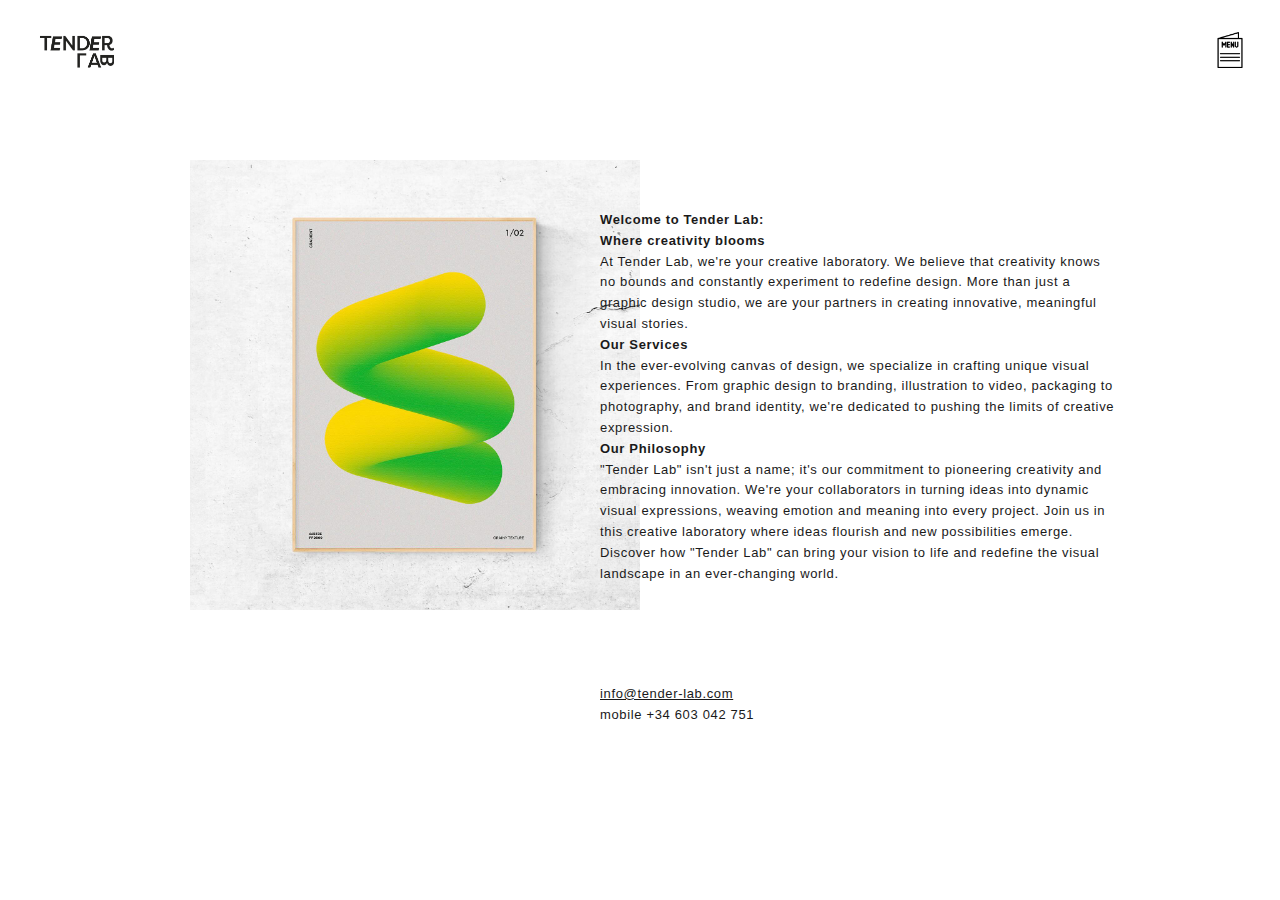
==== about_us.html @ 8814e97e "Add files via upload" ====
<!DOCTYPE html>
<!-- saved from url=(0035)https://www.keisukeono.com/profile/ -->
<html lang="eng" data-whatinput="mouse" data-whatintent="mouse"><head><meta http-equiv="Content-Type" content="text/html; charset=UTF-8">
  
  <meta name="viewport" content="width=device-width, initial-scale=1.0">
  <meta http-equiv="X-UA-Compatible" content="ie=edge">
  
  <link rel="icon" href="https://www.keisukeono.com/wordpress/wp-content/themes/keisukeono/assets/img/favicon.ico">
  <link rel="apple-touch-icon" sizes="180x180" href="https://www.keisukeono.com/wordpress/wp-content/themes/keisukeono/assets/img/apple-touch-icon.png">
  
  <link href="css/css2" rel="stylesheet">
  <link rel="stylesheet" href="css/style.css">
  
  <title>TenderLab | ABOUT US</title>

<!-- All In One SEO Pack 3.7.1[704,738] -->
<script type="application/ld+json" class="aioseop-schema">{"@context":"https://schema.org","@graph":[{"@type":"Organization","@id":"https://www.keisukeono.com/#organization","url":"https://www.keisukeono.com/","name":"KEISUKE ONO","sameAs":[]},{"@type":"WebSite","@id":"https://www.keisukeono.com/#website","url":"https://www.keisukeono.com/","name":"KEISUKE ONO","publisher":{"@id":"https://www.keisukeono.com/#organization"},"potentialAction":{"@type":"SearchAction","target":"https://www.keisukeono.com/?s={search_term_string}","query-input":"required name=search_term_string"}},{"@type":"WebPage","@id":"https://www.keisukeono.com/profile/#webpage","url":"https://www.keisukeono.com/profile/","inLanguage":"ja","name":"Profile","isPartOf":{"@id":"https://www.keisukeono.com/#website"},"breadcrumb":{"@id":"https://www.keisukeono.com/profile/#breadcrumblist"},"datePublished":"2020-08-11T10:20:24+09:00","dateModified":"2022-10-07T22:07:03+09:00"},{"@type":"BreadcrumbList","@id":"https://www.keisukeono.com/profile/#breadcrumblist","itemListElement":[{"@type":"ListItem","position":1,"item":{"@type":"WebPage","@id":"https://www.keisukeono.com/","url":"https://www.keisukeono.com/","name":"KEISUKE ONO"}},{"@type":"ListItem","position":2,"item":{"@type":"WebPage","@id":"https://www.keisukeono.com/profile/","url":"https://www.keisukeono.com/profile/","name":"Profile"}}]}]}</script>
<link rel="canonical" href="https://www.keisukeono.com/profile/">
<meta property="og:type" content="article">
<meta property="og:title" content="Profile | KEISUKE ONO">
<meta property="og:url" content="https://www.keisukeono.com/profile/">
<meta property="og:site_name" content="KEISUKE ONO">
<meta property="og:image" content="https://test.keisukeono.com/wp-content/plugins/all-in-one-seo-pack/images/default-user-image.png">
<meta property="article:published_time" content="2020-08-11T10:20:24Z">
<meta property="article:modified_time" content="2022-10-07T22:07:03Z">
<meta property="og:image:secure_url" content="https://test.keisukeono.com/wp-content/plugins/all-in-one-seo-pack/images/default-user-image.png">
<meta name="twitter:card" content="summary_large_image">
<meta name="twitter:title" content="Profile | KEISUKE ONO">
<meta name="twitter:image" content="https://test.keisukeono.com/wp-content/plugins/all-in-one-seo-pack/images/default-user-image.png">
<!-- -->

	<link rel="stylesheet" id="wp-block-library-css" href="./Profile _ KEISUKE ONO_files/style.min.css" type="text/css" media="all">
<link rel="https://api.w.org/" href="https://www.keisukeono.com/wp-json/">
<link rel="EditURI" type="application/rsd+xml" title="RSD" href="https://www.keisukeono.com/wordpress/xmlrpc.php?rsd">
<link rel="wlwmanifest" type="application/wlwmanifest+xml" href="https://www.keisukeono.com/wordpress/wp-includes/wlwmanifest.xml"> 
<meta name="generator" content="WordPress 5.4.14">
<link rel="shortlink" href="https://www.keisukeono.com/?p=29">
<link rel="alternate" type="application/json+oembed" href="https://www.keisukeono.com/wp-json/oembed/1.0/embed?url=https%3A%2F%2Fwww.keisukeono.com%2Fprofile%2F">
<link rel="alternate" type="text/xml+oembed" href="https://www.keisukeono.com/wp-json/oembed/1.0/embed?url=https%3A%2F%2Fwww.keisukeono.com%2Fprofile%2F&amp;format=xml">
</head>
<body class="home blog page--loaded">  
  <header class="g-header">
  
    <div class="g-menuBtn"><button><a href="index.html"><img class="g-headerLogo"  src="img/logo-light.gif"></a></button></div>
    <div class="g-menuBtn-right"><button><img class="g-headerLogo"  src="img/menu.png"></button></div>
  
  <div class="g-menu">
    <div class="g-menuInner">
      <div class="g-menuLists">
        <ul class="g-menuList">
          <li><a href="project_1.html"><span>DAFORMA</span></a></li>
          <li><a href="project_2.html"><span>FONS ORIGIN</span></a></li>
          <li><a href="project_3.html"><span>ATRIO ARCHITECTURE</span></a></li>
          <li><a href="project_4.html"><span>ITINERANT OFFICE</span></a></li>
          <li><a href="project_5.html"><span>WILDFLOWER</span></a></li>
          <li><a href="project_6.html"><span>MP$</span></a></li>
          <li><a href="project_7.html"><span>ILOVE</span></a></li>
          <li><a href="project_8.html"><span>MUG</span></a></li>
      </ul>
<ul class="g-menuList mini">
<li><a href="about_us.html"><span>PROFILE</span></a></li>
<li><a href="https://www.instagram.com/_tenderlab/" target="_blank"><span>INSTAGRAM</span></a></li>
</ul>

      </div>
    </div>
    <div class="g-menuBg">
      <svg xmlns="http://www.w3.org/2000/svg" viewBox="0 0 789.24 880"><polygon class="a" points="0 0 0 880 789.24 880 0 0"></polygon></svg>
    </div>
  </div>
</header>

<main class="l-main loaded" role="main">

  <div class="l-profile u-wrap-s">
    <div class="l-profile__left">
    
      <div class="l-profile__logo">
        <img class="profile_pic" src="img/about_us.jpeg"></img>
       
      </div>
    


    </div>
    <div class="l-profile__right">
      <div class="l-profile__text">
        <section class="l-profile__section">
    
          <p>
            <strong> Welcome to Tender Lab:<br>
            Where creativity blooms<br></strong>
            At Tender Lab, we're your creative laboratory. We believe that creativity knows no bounds and constantly experiment to redefine design. More than just a graphic design studio, we are your partners in creating innovative, meaningful visual stories.
            <br><strong> Our Services</strong> <br>
                                        
                                        In the ever-evolving canvas of design, we specialize in crafting unique visual experiences. From graphic design to branding, illustration to video, packaging to photography, and brand identity, we're dedicated to pushing the limits of creative expression.
                                        
                                        <br> <strong>Our Philosophy</strong> <br>
                                        
                                        "Tender Lab" isn't just a name; it's our commitment to pioneering creativity and embracing innovation. We're your collaborators in turning ideas into dynamic visual expressions, weaving emotion and meaning into every project.
                                        
                                        Join us in this creative laboratory where ideas flourish and new possibilities emerge. Discover how "Tender Lab" can bring your vision to life and redefine the visual landscape in an ever-changing world.
          </p>
        </section>
        <section class="l-profile__section">
          <p>
            <a href="mailto:info@keisukeono.com">info@tender-lab.com</a><br>
            mobile <a href="tel:090-5484-7469">+34 603 042 751</a>
          </p>
        </section>
      </div>
    </div>
  </div>

</main>

  <script src="js/svgxuse.js"></script>
  <script src="js/infinite-scroll.pkgd.min.js"></script>
  <script src="js/app.js"></script>
  
  <script type="text/javascript" src="js/wp-embed.min.js"></script>

</body></html>
---- css/style.css ----
﻿
body,
dd,
dl,
dt,
figure,
h1,
h2,
h3,
h4,
h5,
h6,
html,
ol,
p,
ul {
    margin: 0;
    padding: 0;
    font-size: 100%;
    font-weight: 400;

    
}
ul,
li,
ol {
    list-style: none;
    padding: 0;
    margin: 0;
}




table {
    border-collapse: collapse;
}
:root {
    --color-white: #fff;
    --color-black: #1a1a1a;
    --color-bg: #f3f3f3;
    --color-bg-2: #e4e4e4;
    --color-grey: #4d4d4d;
    --color-green: #182220;
    /* --font-gothic: YakuHanJP_Narrow, "游ゴシック", YuGothic, "ヒラギノ角ゴ Pro", "Hiragino Kaku Gothic Pro", "Arial", "メイリオ", "Meiryo", sans-serif;
    --font-ie: メイリオ, "ヒラギノ角ゴ Pro", "Hiragino Kaku Gothic Pro", "Arial", "メイリオ", "Meiryo", sans-serif;
    --font-serif: "Baskerville", sans-serif;
    --font-sansserif: "Work Sans", YakuHanJP_Narrow, "游ゴシック", YuGothic, "ヒラギノ角ゴ Pro", "Hiragino Kaku Gothic Pro", sans-serif; */
    --font-size: 1rem;
    --font-size-px: 16px;
    --easing: cubic-bezier(0.25, 1, 0.5, 1);
}
@media screen and (max-width: 640px) {
    :root {
        --font-size: 0.74rem;
    }
}
html {
    font-size: 1rem;
}
@media screen and (max-width: 640px) {
    html {
        font-size: 0.74rem;
    }
}
body {
    color: var(--color-black);
 
font-family: 'Roboto', sans-serif;

    background-color: var(--color-white);
    /* line-height: 1.8; */
    line-height: .9;
    -webkit-font-smoothing: antialiased;
    padding-top: 6.25rem;
}
body.single {
    padding-top: 0rem;
}
@media screen and (max-width: 640px) {
    body {
        padding-top:8.4375rem;
    }
    body.home {
        padding-top: 0;
    }
}
a {
    color: var(--color-black);
    text-decoration: underline;
}
a:hover {
    text-decoration: none;
}
a[href^="tel"] {
    text-decoration: none;
    pointer-events: none;
}
@media screen and (max-width: 640px) {
    a[href^="tel"] {
        text-decoration: underline;
        pointer-events: auto;
    }
}
img {
    vertical-align: bottom;
}
input,
textarea {
    appearance: none;
    -webkit-appearance: none;
}
main {
    display: block;
}
button {
    display: block;
    padding: 0;
    -webkit-appearance: none;
    appearance: none;
    border: none;
    border-radius: 0;
    background-color: transparent;
}
input,
textarea,
select {
    -webkit-appearance: none;
    appearance: none;
    border: 1px solid var(--color-black);
    background-color: #fff;
    padding: 15px;
    font-size: 1.6rem;
    max-width: 100%;
    font-family: var(--font-gothic);
    box-sizing: border-box;
}
textarea {
    width: 100%;
}
input[type="submit"] {
    width: 240px;
    height: 60px;
    padding: 0;
    background-color: var(--color-black);
    color: #fff;
    border: none;
    display: block;
    margin-left: auto;
    margin-right: auto;
    cursor: pointer;
}
input[type="submit"]:hover {
    background-color: var(--color-green);
}
::selection {
    background-color: var(--color-green);
    color: #fff;
}
::-moz-selection {
    background-color: var(--color-green);
    color: #fff;
}
[data-whatintent="mouse"] *:focus {
    outline: none;
}
.g-header {
    position: fixed;
    width: 100%;
    height: 6.25rem;
    top: 0;
    left: 0;
    z-index: 100;
    /* From https://css.glass */
/* background: rgba(255, 255, 255, 0.06);
backdrop-filter: blur(5.2px);
-webkit-backdrop-filter: blur(5.2px); */
    


}
.g-footer{
    display: flex;
    flex-direction: row;
    flex-wrap: nowrap;
    justify-content: center;
    align-items: center;
    padding: 4rem;
    line-height: 3;
    text-align: center;
}



@media screen and (max-width: 640px) {
    .g-header {
        /* height: 5.4375rem; */
    }
    .home .g-header {
        position: relative;
        /* height: 50vh; */
    }
}
.g-headerLogo {
    text-align: center;
    opacity: 0;
    transition: opacity 0.3s cubic-bezier(0.77, 0, 0.175, 1);
    width: 10vh;
}
.g-headerLogo.is-set {
    opacity: 1;
}
.g-headerLogo a {
    display: inline-block;
    text-decoration: none;
    font-size: 1.25rem;
    line-height: 6.25rem;
    font-family: var(--font-sansserif);
    letter-spacing: 0.1em;
}
.is-opening .g-headerLogo {
    width: 100%;
    position: fixed;
    top: 50%;
    margin-top: -3.125rem;
}
.is-opening .g-headerLogo .letter {
    opacity: 0;
}
@media screen and (max-width: 640px) {
    .g-headerLogo a {
        line-height: 5.4375rem;
    }
    .home .g-headerLogo a {
        line-height: 50vh;
    }
}
.g-menu {
    position: fixed;
    bottom: 0;
    left: 0;
    width: 100%;

    height: 100vh;
    z-index: 101;
    transition: opacity 0.1s, visibility 0.1s;
    opacity: 0;
    visibility: hidden;
}
.menu--open .g-menu {
    opacity: 1;
    visibility: visible;
}
@media screen and (max-width: 640px) {
    .g-menu {
        bottom: auto;
        top: 0;
        width: 100vw;
        height: 100vh;
    }
}
.g-menuInner {
    width: 100%;
    height: 100%;
    display: flex;
    align-items: center;
    padding: 6rem;
    box-sizing: border-box;
    position: relative;
    z-index: 1;
    font-family: var(--font-sansserif);
    letter-spacing: 0.1em;
    /* background-color: white; */
    opacity: .8;
    background-color: #fff;
    transition: opacity 0.3s, visibility 0.3s;
    justify-content: center;
    font-size: 84px;
}
@media screen and (max-width: 640px) {
    .g-menuInner {
        padding: 1.875rem;
    }
    .g-menuInner:after {
        content: "";
        display: block;
        position: absolute;
        top: 0;
        bottom: 0;
        left: 0;
        right: 0;
        background-color: #fff;
        transition: opacity 0.3s, visibility 0.3s;
        opacity: 0;
        visibility: hidden;
    }
    .menu--open .g-menuInner:after {
        opacity: 1;
        visibility: visible;
    }
}

.profile_pic{
    width: fit-content;
    height: 50vh;
    display: inline;
}


@media screen and (max-width: 640px) {
    .g-menuLists {
        padding-bottom: 2.5rem;
        position: relative;
        z-index: 1;
    }
}

@media screen and (max-width: 640px) {
    .profile_pic{
        display: none;
       }
}




.g-menuList {
    margin-bottom: 1.875rem;
    opacity: 0;
    transition: opacity 0.3s cubic-bezier(0.77, 0, 0.175, 1) 0.3s;
}
.menu--open .g-menuList {
    opacity: 1;
}
.g-menuList li a {
    display: inline-block;
    text-decoration: none;
    line-height: 2.4;
    font-size: 1.2rem;
    position: relative;
    transition: color 0.3s cubic-bezier(0.77, 0, 0.175, 1);
}
.g-menuList li a:before {
    content: "";
    display: block;
    background-color: #000;
    position: absolute;
    top: 6px;
    bottom: 6px;
    left: -4px;
    right: -4px;
    transform-origin: 0 50%;
    /* transition: transform 0.3s cubic-bezier(0.77, 0, 0.175, 1); */
    transform: scaleX(0);
    z-index: 0;
}
.g-menuList li a span {
    position: relative;
    z-index: 1;
}
.g-menuList li a:hover {
    color: #fff;
}
.g-menuList li a:hover:before {
    transform: scale(1);
}
.g-menuList.mini {
    margin-bottom: 1.875rem;
}
.g-menuList.mini li a {
    font-size: 0.75rem;
}
@media screen and (max-width: 640px) {
    .g-menuList {
        margin-bottom: 3.75rem;
    }
    .g-menuList.mini {
        margin-bottom: 2.5rem;
    }
    .g-menuList li a {
        font-size: 1.125rem;
    }
    .g-menuList.mini li a {
        font-size: 1rem;
    }
}
.g-menuCopyright {
    font-size: 0.625rem;
    opacity: 0;
    transition: opacity 0.3s cubic-bezier(0.77, 0, 0.175, 1) 0.3s;
}
.menu--open .g-menuCopyright {
    opacity: 1;
}
@media screen and (max-width: 640px) {
    .g-menuCopyright {
        font-size: 0.75rem;
    }
}
/* .g-menuBg {
    position: absolute;
    top: 0;
    left: 0;
    width: 100%;
    height: 100%;
    z-index: 0;
    opacity: 0;
    transition: transform 0.6s var(--easing), opacity 0.6s var(--easing);
    transform-origin: 0 0;
    transform: rotate(10deg);
}
.g-menuBg svg {
    fill: #fff;
    width: 100%;
    height: 100%;
} */
.menu--open .g-menuBg {
    opacity: 1;
    transform: rotate(0);
}
@media screen and (max-width: 640px) {
    .g-menuBg {
        height: 111.3924051vw;
    }
}
.g-menuBtn {
    position: absolute;
    width: 6.25rem;
    height: 6.25rem;
    top: 0;
    left: 0;
    z-index: 102;
    transition: opacity 1s var(--easing);
}

.g-menuBtn-right{
    position: absolute;
    width: 6.25rem;
    height: 6.25rem;
    top: 0;
    right: 0;
    z-index: 102;
    transition: opacity 1s var(--easing);
}
.g-menuBtn-right img{
 width: 70%;
}




.g-menuBtn-right button {
    width: 100%;
    height: 100%;
    padding: 1.5rem;
    box-sizing: border-box;
    cursor: pointer;
}


.is-opening .g-menuBtn {
    opacity: 0;
}
.g-menuBtn button {
    width: 100%;
    height: 100%;
    padding: 1.5rem;
    box-sizing: border-box;
    cursor: pointer;
}
.g-menuBtn button svg {
    width: 100%;
    height: 100%;
    fill: none;
    stroke: #000;
    stroke-miterlimit: 10;
    transition: opacity 0.3s cubic-bezier(0.77, 0, 0.175, 1);
}
.g-menuBtn:hover button svg {
    opacity: 0.3;
}
@media screen and (max-width: 640px) {
    .g-menuBtn {
        width: 5.4375rem;
        height: 5.4375rem;
    }
    .g-menuBtn button {
        padding: 1.3125rem;
    }
    .g-menuBtn-right img{
        width: 100%;
       }
}
.g-menuBack {
    position: absolute;
    width: 6.25rem;
    height: 6.25rem;
    top: 0;
    left: 0;
    z-index: 100;
    transition: opacity 1s var(--easing);
}
.is-opening .g-menuBack {
    opacity: 0;
}
.g-menuBack:hover a svg {
    opacity: 0.3;
}
.g-menuBack a {
    display: block;
    width: 100%;
    height: 100%;
    padding: 1.5625rem;
    box-sizing: border-box;
    cursor: pointer;
}
.g-menuBack a svg {
    transition: opacity 0.3s cubic-bezier(0.77, 0, 0.175, 1);
}
.g-menuBack a svg .a,
.g-menuBack a svg .b {
    fill: none;
    stroke: #000;
    stroke-miterlimit: 10;
}
.g-menuBack a svg .a {
    stroke-width: 1.06px;
}
.g-menuBack a svg .b {
    stroke-width: 1.06px;
}
@media screen and (max-width: 640px) {
    .g-menuBack {
        width: 5.4375rem;
        height: 5.4375rem;
    }
    .g-menuBack a {
        padding: 1.3125rem;
    }
}
.l-main {
    /* padding-bottom: 7.5rem; */
    transition: opacity 1s var(--easing);
}
.is-opening .l-main {
    opacity: 0;
}
svg.menu-btn-icon {
    fill: none;
    stroke: #000;
    stroke-miterlimit: 10;
}
.c-pageTitle {
    padding: 0.625rem 0 3.125rem;
    text-align: center;
    font-size: 1.125rem;
    letter-spacing: 0.1em;
    font-family: var(--font-sansserif);
}
.l-photoIndex {
    display: flex;
    flex-wrap: wrap;
    /* flex-direction: column;
    align-content: center; */
}
.l-photoIndex_inner {
    display: flex;
    flex-wrap: wrap;
    flex-direction: column;
    align-content: center;
}

.l-photoIndex__item {
    width: 50%;
    position: relative;
}

.l-photoIndex__item:after {
    content:'\A';
    position:absolute;
    width:100%; height:100%;
    top:0; left:0;
    background:rgba(0,0,0,0.6);
    opacity:0;
    transition: all 0.5s;
    -webkit-transition: all 0.5s;
}



.l-photoIndex__item_inner {
    width: 90%;
    position: relative;
    opacity: 1
    ;
}
.l-photoIndex__item:hover:after {
    opacity:1;
}



.l-photoIndex__item a {
    display: block;
    text-decoration: none;
}
.mini .l-photoIndex__item {
    width: calc(100% / 3);
}
@media screen and (max-width: 640px) {
    .l-photoIndex__item {
        width: 100%;
    }
    .l-photoIndex__item_inner {
        width: 100%;
    }
    .mini .l-photoIndex__item {
        width: calc(100% / 2);
    }
}
.l-photoIndex__image {
    position: relative;
   
}
.l-photoIndex__image:before {
    content: "";
    display: block;
    padding-top: 61.9047619%;
}
.l-photoIndex__image img {
    position: absolute;
    top: 0;
    left: 0;
    width: 100%;
    height: 100%;
    object-fit: cover;
    object-position: 50% 50%;
    opacity: 1;
    transition: opacity 0.6s;
}
.l-photoIndex__image img.show {
    opacity: 1;
}
.mini .l-photoIndex__image:hover img {
    transition: all 0.4s var(--easing);
}
.mini .l-photoIndex__image:hover img:hover {
    opacity: 0.8;
}
.l-photoIndex__information {
    position: absolute;
    bottom: 0;
    left: 0;
    width: 55.55%;
    height: 100%;
    color: #fff;
    padding: 1.875rem;
    z-index: 1;
    font-family: var(--font-sansserif);
    letter-spacing: 0.05em;
    display: flex;
    align-items: flex-end;
    justify-content: flex-start;
    overflow: hidden;
}
.l-photoIndex__titles {
    position: relative;
    z-index: 1;
    opacity: 0;
    transition: opacity 0.4s cubic-bezier(0.77, 0, 0.175, 1);
        font-size: 98px;
      text-transform: lowercase;
      font-weight: 900;
      -webkit-text-fill-color: transparent;
      -webkit-text-stroke: 1.3px;
     
}
.l-photoIndex__counter {
    margin-top: 0.625rem;
    font-size: 0.75rem;
    font-weight: 100;
    text-transform: capitalize;
    font-size: .9rem;
}
.l-photoIndex__title {
    padding-top: 0.9375rem;
    padding-bottom: 1.875rem;
    text-align: center;
    font-family: var(--font-sansserif);
    letter-spacing: 0.05em;
    line-height: 1.4;
    font-weight: bold;

}
/* .l-photoIndex__bg {
    position: absolute;
    width: 30%;
    height: 100%;
    top: 0;
    left: 0;
    z-index: 0;
    transition: transform 0.5s var(--easing), opacity 0.5s var(--easing);
    transform-origin: 0 0;
    transform: rotate(40deg);
    opacity: 0;
} */
/* .l-photoIndex__bg svg {
    width: 200%;
    height: 200%;
}
.l-photoIndex__item:hover .l-photoIndex__bg,
.l-photoIndex__item.visible .l-photoIndex__bg {
    transform: rotate(0);
    opacity: 1;
} */
.l-photoIndex__item:hover .l-photoIndex__titles,
.l-photoIndex__item.visible .l-photoIndex__titles {
    opacity: 1;
}
.l-photoSlider {
    position: relative;
}
.l-photoSlider:after {
    content: "";
    display: block;
    position: absolute;
    bottom: -18px;
    left: 50%;
    margin-left: -6px;
    width: 0;
    height: 0;
    border-style: solid;
    border-width: 6px 6px 0 6px;
    border-color: #000 transparent transparent transparent;
}
@media screen and (max-width: 640px) {
    .l-photoSlider:after {
        bottom: -12px;
        border-width: 4px 4px 0 4px;
        margin-left: -4px;
    }
}
.l-photoSlider__loading {
    width: 100px;
    height: 100px;
    position: fixed;
    top: calc(50%);
    left: 50%;
    margin-top: -50px;
    margin-left: -50px;
    z-index: 10;
    animation: loading 1s infinite;
    transition: opacity 0.3s, visibility 0.3s;
}
.l-photoSlider__loading img {
    width: 100%;
    height: 100%;
}
.loaded .l-photoSlider__loading {
    opacity: 0;
    visibility: hidden;
}
@media screen and (max-width: 640px) {
    .l-photoSlider__loading {
        width: 50px;
        height: 50px;
        margin-top: -25px;
        margin-left: -25px;
        top: calc(50%);
    }
}
@keyframes loading {
    0% {
        transform: rotate(0);
    }
    100% {
        transform: rotate(360deg);
    }
}
.l-photoSliderMain {
    width: 100vw;
    height: calc(100vh - 90px);
    padding: 3.4375rem 5rem;
    box-sizing: border-box;
    text-align: center;
    display: flex;
    align-items: center;
    justify-content: center;
    position: relative;
    opacity: 0;
    transition: opacity 0.3s;
}
.loaded .l-photoSliderMain {
    opacity: 1;
}
.l-photoSliderMain .slick-list,
.l-photoSliderMain .slick-track,
.l-photoSliderMain .slick-slide,
.l-photoSliderMain .slick-slide > div {
    height: 100%;
}
@media screen and (max-width: 640px) {
    .l-photoSliderMain {
        height: calc(100vh - 70px);
        padding: 6rem 2rem 4rem;
    }
}
.l-photoSliderMain__item {
    width: 100vw;
    height: 100%;
    display: flex !important;
    align-items: center;
    justify-content: center;
    text-align: center;
}
.l-photoSliderMain__item img {
    max-width: 100%;
    max-height: 100%;
    margin: auto;
    display: block;
}
.l-photoSliderThumbnail {
    overflow: scroll;
    -ms-overflow-style: none;
    scrollbar-width: none;
    opacity: 0;
    transition: opacity 0.3s;
}
.l-photoSliderThumbnail::-webkit-scrollbar {
    display: none;
}
.loaded .l-photoSliderThumbnail {
    opacity: 1;
}
@media screen and (max-width: 640px) {
    .l-photoSliderThumbnail {
        height: 4.375rem;
    }
    .l-photoSliderThumbnail .l-photoSliderThumbnail__item {
        font-size: 0;
    }
}
.l-photoSliderThumbnail__inner {
    white-space: nowrap;
}
.l-photoSliderThumbnail__item {
    cursor: pointer;
}
.l-photoSliderThumbnail__item p {
    height: 3.75rem;
    padding: 0 0.125rem;
    position: relative;
}
.l-photoSliderThumbnail__item p img {
    width: 100%;
    height: 100%;
    object-fit: cover;
}
@media screen and (max-width: 640px) {
    .l-photoSliderThumbnail__item {
        height: 4.375rem;
    }
    .l-photoSliderThumbnail__item p {
        height: 4.375rem;
    }
}
.l-photoSingleContent {
    margin-top: 5rem;
    margin-right: 5rem;
    margin-left: 50%;
    font-family: var(--font-sansserif);
    letter-spacing: 0.1em;
}
@media screen and (max-width: 640px) {
    .l-photoSingleContent {
        margin-right: 3.75rem;
        margin-left: 3.75rem;
    }
}
.l-photoSingleContent__tags {
    font-size: 0.75rem;
}
.l-photoSingleContent__tags span {
    margin-right: 1rem;
}
.l-photoSingleContent__title {
    margin-top: 0.625rem;
    font-size: 1.125rem;
}
.l-photoSingleContent__date {
    margin-top: 0.3125rem;
    font-size: 0.75rem;
}
.l-photoSingleContent__content {
    margin-top: 1.875rem;
    letter-spacing: 0.1em;
    font-size: 0.8125rem;
}
.l-movieMain {
    width: 100%;
    height: calc(100vh);
    display: flex;
    align-items: center;
    justify-content: center;
    padding: 3.4375rem 12rem;
    box-sizing: border-box;
    flex-direction: row;
    flex-wrap: nowrap;
}

.l-movieContainer {
    position: relative;
    width: 100%;
    height: 100%;
    max-width: 960px;
    max-height: 800px;
    display: flex;
    justify-content: flex-end;
    align-content: space-between;
    flex-direction: row;
    flex-wrap: nowrap;
    align-items: flex-end;
}

video{
    margin-right: 22px;
}

.l-movieContainer p {
    display: none;
}
.l-profile {
    margin-top: 3.75rem;
    display: flex;
    justify-content: space-between;
}
.l-profile.u-wrap-s {
    max-width: 60rem;
}
@media screen and (max-width: 640px) {
    .l-movieMain{
        display: flex;
        padding: 0;
        height: auto;
    }

    .filler{
        display: none;
    }

    .l-movieContainer {
        display: flex;
    flex-direction: column;
    flex-wrap: nowrap;
    align-items: center;
    justify-content: flex-start;
       
    }

    video{
        width: 80%;
        position: relative;
        height: auto;
        padding-bottom: 2rem;
    }
    .l-profile {
        flex-direction: column;
    }
}
.l-profile__left {
    width: 34.375%;
    padding-left: 1.875rem;
    box-sizing: border-box;
}
@media screen and (max-width: 640px) {
    .l-profile__left {
        width: 100%;
        padding-left: 0;
    }
}
.l-profile__right {
    width: 54.16667%;
    padding-top: 3.125rem;
}
@media screen and (max-width: 640px) {
    .l-profile__right {
        width: 100%;
        padding-top: 2.5rem;
    }
}
.l-profile__text {
    font-size: 0.8125rem;
    letter-spacing: 0.05em;
    line-height: 1.6;
}
.l-profile__text p {
    margin-bottom: 1.5em;
}
.l-profile__text dl:after {
    content: "";
    display: block;
    clear: both;
}
.l-profile__text dt,
.l-profile__text dd {
    float: left;
}
.l-profile__text dt {
    width: 4em;
    clear: left;
}
.l-profile__section {
    padding-bottom: 5rem;
}
@media screen and (max-width: 640px) {
    .l-profile__section {
        padding-bottom: 2.5rem;
    }
}
.l-profile__logo svg .a {
    fill: #fff;
}
.l-profile__logo svg .a,
.l-profile__logo svg .b {
    stroke: #000;
    stroke-miterlimit: 10;
}
.l-profile__logo svg .b {
    fill: none;
}
@media screen and (max-width: 640px) {
    .l-profile__logo {
        max-width: 80%;
        margin-left: auto;
        margin-right: auto;
    }
}
.infinite-scroll-page-next,
.infinite-scroll-page-load-status {
    text-align: center;
    font-family: "alternate-gothic-no-1-d", sans-serif;
}
.infinite-scroll-page-next {
    margin: 3em 0;
    display: none;
}
.infinite-scroll-page-load-status {
    margin: 3em 0;
}
.infinite-scroll-request {
    width: 50px;
    height: 50px;
    margin: 0 auto;
    animation: loading 1s infinite;
}
@media screen and (max-width: 640px) {
    .infinite-scroll-request {
        width: 30px;
        height: 30px;
    }
}
.u-wrap {
    max-width: 72.5rem;
    margin-left: auto;
    margin-right: auto;
    padding-left: 2.5rem;
    padding-right: 2.5rem;
}
.u-wrap-s {
    max-width: 45rem;
    margin-left: auto;
    margin-right: auto;
    padding-left: 2.5rem;
    padding-right: 2.5rem;
}
.u-sp-only {
    display: none;
}
@media screen and (max-width: 640px) {
    .u-sp-only {
        display: block;
    }
}
@media screen and (max-width: 640px) {
    .u-pc-only {
        display: none;
    }
}
.u-ac {
    text-align: center;
}
.u-ar {
    text-align: right;
}
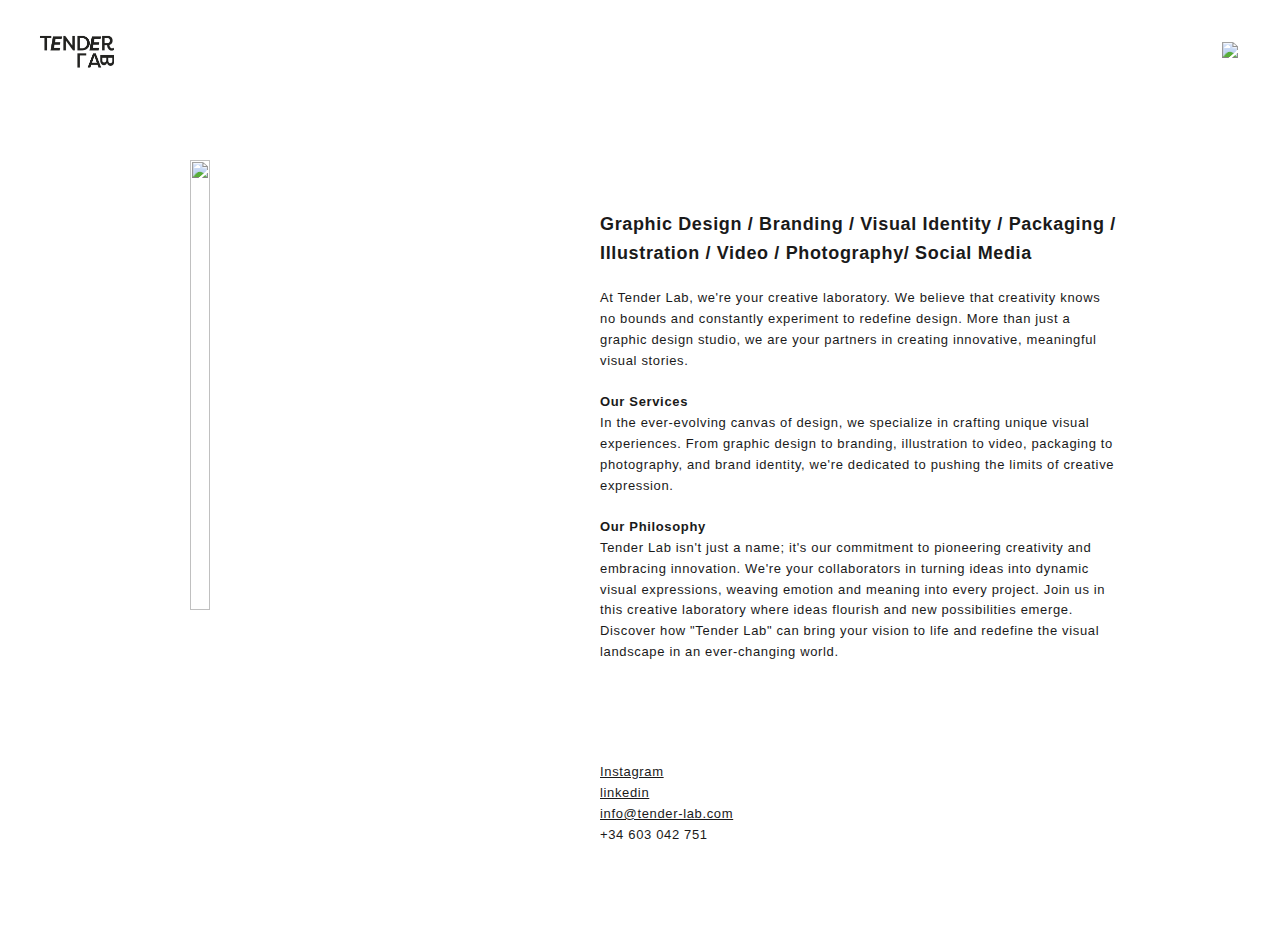
==== commit b6a4cecf: "Add files via upload" ====
--- a/about_us.html
+++ b/about_us.html
@@ -42,25 +42,25 @@
   <header class="g-header">
   
     <div class="g-menuBtn"><button><a href="index.html"><img class="g-headerLogo"  src="img/logo-light.gif"></a></button></div>
-    <div class="g-menuBtn-right"><button><img class="g-headerLogo"  src="img/menu.png"></button></div>
+    <div class="g-menuBtn-right"><button><img class="g-headerLogo"  src="img/menu_dado.png"></button></div>
   
   <div class="g-menu">
     <div class="g-menuInner">
       <div class="g-menuLists">
+   
         <ul class="g-menuList">
+          <li><a href="#"><span>ABOUT US</span></a></li>
+          <li><a href="https://www.instagram.com/_tenderlab/" target="_blank"><span>INSTAGRAM</span></a></li>
           <li><a href="project_1.html"><span>DAFORMA</span></a></li>
           <li><a href="project_2.html"><span>FONS ORIGIN</span></a></li>
           <li><a href="project_3.html"><span>ATRIO ARCHITECTURE</span></a></li>
           <li><a href="project_4.html"><span>ITINERANT OFFICE</span></a></li>
-          <li><a href="project_5.html"><span>WILDFLOWER</span></a></li>
+          <li><a href="project_5.html"><span>WILDFLOW</span></a></li>
           <li><a href="project_6.html"><span>MP$</span></a></li>
           <li><a href="project_7.html"><span>ILOVE</span></a></li>
           <li><a href="project_8.html"><span>MUG</span></a></li>
       </ul>
-<ul class="g-menuList mini">
-<li><a href="about_us.html"><span>PROFILE</span></a></li>
-<li><a href="https://www.instagram.com/_tenderlab/" target="_blank"><span>INSTAGRAM</span></a></li>
-</ul>
+
 
       </div>
     </div>
@@ -76,7 +76,7 @@
     <div class="l-profile__left">
     
       <div class="l-profile__logo">
-        <img class="profile_pic" src="img/about_us.jpeg"></img>
+        <img class="profile_pic" src="img/about_us.png"></img>
        
       </div>
     
@@ -86,26 +86,35 @@
     <div class="l-profile__right">
       <div class="l-profile__text">
         <section class="l-profile__section">
-    
+          <strong style="font-size: 18px;">Graphic Design /
+            Branding / Visual Identity / Packaging / Illustration / Video / Photography/ Social Media</strong>
+            <br>
+            <br>
           <p>
-            <strong> Welcome to Tender Lab:<br>
-            Where creativity blooms<br></strong>
+            
             At Tender Lab, we're your creative laboratory. We believe that creativity knows no bounds and constantly experiment to redefine design. More than just a graphic design studio, we are your partners in creating innovative, meaningful visual stories.
+            <br>
             <br><strong> Our Services</strong> <br>
                                         
                                         In the ever-evolving canvas of design, we specialize in crafting unique visual experiences. From graphic design to branding, illustration to video, packaging to photography, and brand identity, we're dedicated to pushing the limits of creative expression.
-                                        
+                                        <br>
                                         <br> <strong>Our Philosophy</strong> <br>
                                         
-                                        "Tender Lab" isn't just a name; it's our commitment to pioneering creativity and embracing innovation. We're your collaborators in turning ideas into dynamic visual expressions, weaving emotion and meaning into every project.
+                                        Tender Lab isn't just a name; it's our commitment to pioneering creativity and embracing innovation. We're your collaborators in turning ideas into dynamic visual expressions, weaving emotion and meaning into every project.
                                         
                                         Join us in this creative laboratory where ideas flourish and new possibilities emerge. Discover how "Tender Lab" can bring your vision to life and redefine the visual landscape in an ever-changing world.
           </p>
+
+     
         </section>
         <section class="l-profile__section">
           <p>
-            <a href="mailto:info@keisukeono.com">info@tender-lab.com</a><br>
-            mobile <a href="tel:090-5484-7469">+34 603 042 751</a>
+            <a href="https://www.instagram.com/_tenderlab/" target="_blank">Instagram</a><br>
+            <a href="https://www.linkedin.com/in/tender-lab/" target="_blank">linkedin</a><br>
+           
+           
+            <a href="mailto:info@tender-lab.com">info@tender-lab.com</a> <br>
+            <a href="tel:090-5484-7469">+34 603 042 751</a><br>
           </p>
         </section>
       </div>
--- a/css/style.css
+++ b/css/style.css
@@ -27,6 +27,7 @@
     list-style: none;
     padding: 0;
     margin: 0;
+    text-align: center;
 }
 
 
@@ -42,10 +43,6 @@
     --color-bg-2: #e4e4e4;
     --color-grey: #4d4d4d;
     --color-green: #182220;
-    /* --font-gothic: YakuHanJP_Narrow, "游ゴシック", YuGothic, "ヒラギノ角ゴ Pro", "Hiragino Kaku Gothic Pro", "Arial", "メイリオ", "Meiryo", sans-serif;
-    --font-ie: メイリオ, "ヒラギノ角ゴ Pro", "Hiragino Kaku Gothic Pro", "Arial", "メイリオ", "Meiryo", sans-serif;
-    --font-serif: "Baskerville", sans-serif;
-    --font-sansserif: "Work Sans", YakuHanJP_Narrow, "游ゴシック", YuGothic, "ヒラギノ角ゴ Pro", "Hiragino Kaku Gothic Pro", sans-serif; */
     --font-size: 1rem;
     --font-size-px: 16px;
     --easing: cubic-bezier(0.25, 1, 0.5, 1);
@@ -325,7 +322,7 @@
 
 
 .g-menuList {
-    margin-bottom: 1.875rem;
+    /* margin-bottom: 1.875rem; */
     opacity: 0;
     transition: opacity 0.3s cubic-bezier(0.77, 0, 0.175, 1) 0.3s;
 }
@@ -371,9 +368,9 @@
     font-size: 0.75rem;
 }
 @media screen and (max-width: 640px) {
-    .g-menuList {
+    /* .g-menuList {
         margin-bottom: 3.75rem;
-    }
+    } */
     .g-menuList.mini {
         margin-bottom: 2.5rem;
     }
@@ -739,6 +736,13 @@
         border-width: 4px 4px 0 4px;
         margin-left: -4px;
     }
+
+
+    .l-photoIndex__titles {
+            font-size: 48px;
+    
+         
+    }
 }
 .l-photoSlider__loading {
     width: 100px;
@@ -768,6 +772,10 @@
         margin-left: -25px;
         top: calc(50%);
     }
+    
+
+
+
 }
 @keyframes loading {
     0% {
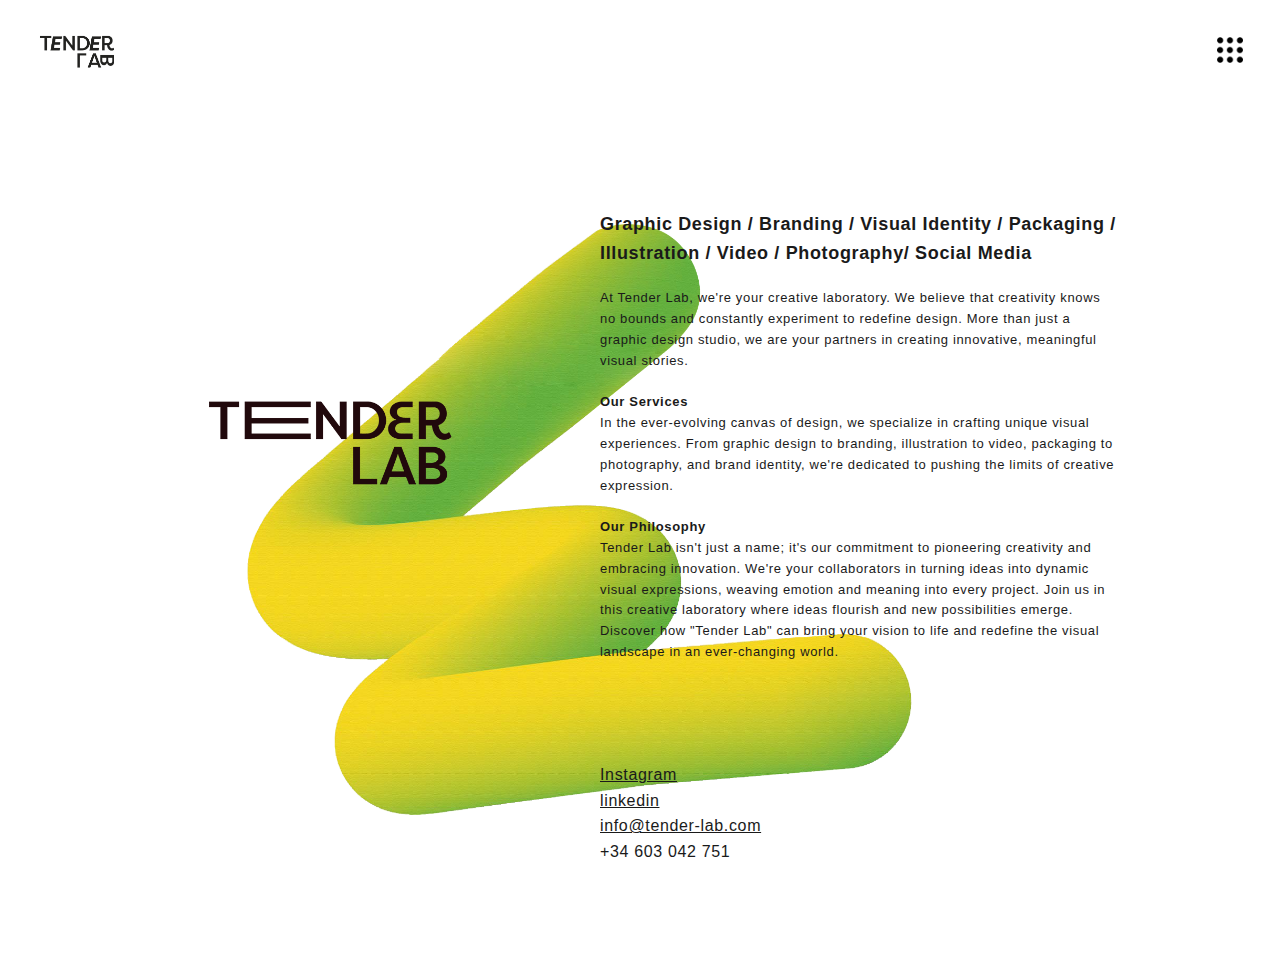
==== commit c126d517: "Add files via upload" ====
--- a/about_us.html
+++ b/about_us.html
@@ -1,5 +1,4 @@
 <!DOCTYPE html>
-<!-- saved from url=(0035)https://www.keisukeono.com/profile/ -->
 <html lang="eng" data-whatinput="mouse" data-whatintent="mouse"><head><meta http-equiv="Content-Type" content="text/html; charset=UTF-8">
   
   <meta name="viewport" content="width=device-width, initial-scale=1.0">
@@ -12,31 +11,20 @@
   <link rel="stylesheet" href="css/style.css">
   
   <title>TenderLab | ABOUT US</title>
+  <meta name="description" content="Graphic Design /
+  Branding / Visual Identity / Packaging / Illustration / Video / Photography/ Social Media">
+  
+  
+  <link rel="canonical" href="https://www.tender-lab.com/">
+  <meta property="og:type" content="website">
+  <meta property="og:title" content="Tender Lab">
+  <meta property="og:url" content="https://www.tender-lab.com/">
+  <meta property="og:site_name" content="Tender Lab">
+  <meta name="twitter:card" content="summary_large_image">
+  <meta name="twitter:title" content="Tender Lab">
 
-<!-- All In One SEO Pack 3.7.1[704,738] -->
-<script type="application/ld+json" class="aioseop-schema">{"@context":"https://schema.org","@graph":[{"@type":"Organization","@id":"https://www.keisukeono.com/#organization","url":"https://www.keisukeono.com/","name":"KEISUKE ONO","sameAs":[]},{"@type":"WebSite","@id":"https://www.keisukeono.com/#website","url":"https://www.keisukeono.com/","name":"KEISUKE ONO","publisher":{"@id":"https://www.keisukeono.com/#organization"},"potentialAction":{"@type":"SearchAction","target":"https://www.keisukeono.com/?s={search_term_string}","query-input":"required name=search_term_string"}},{"@type":"WebPage","@id":"https://www.keisukeono.com/profile/#webpage","url":"https://www.keisukeono.com/profile/","inLanguage":"ja","name":"Profile","isPartOf":{"@id":"https://www.keisukeono.com/#website"},"breadcrumb":{"@id":"https://www.keisukeono.com/profile/#breadcrumblist"},"datePublished":"2020-08-11T10:20:24+09:00","dateModified":"2022-10-07T22:07:03+09:00"},{"@type":"BreadcrumbList","@id":"https://www.keisukeono.com/profile/#breadcrumblist","itemListElement":[{"@type":"ListItem","position":1,"item":{"@type":"WebPage","@id":"https://www.keisukeono.com/","url":"https://www.keisukeono.com/","name":"KEISUKE ONO"}},{"@type":"ListItem","position":2,"item":{"@type":"WebPage","@id":"https://www.keisukeono.com/profile/","url":"https://www.keisukeono.com/profile/","name":"Profile"}}]}]}</script>
-<link rel="canonical" href="https://www.keisukeono.com/profile/">
-<meta property="og:type" content="article">
-<meta property="og:title" content="Profile | KEISUKE ONO">
-<meta property="og:url" content="https://www.keisukeono.com/profile/">
-<meta property="og:site_name" content="KEISUKE ONO">
-<meta property="og:image" content="https://test.keisukeono.com/wp-content/plugins/all-in-one-seo-pack/images/default-user-image.png">
-<meta property="article:published_time" content="2020-08-11T10:20:24Z">
-<meta property="article:modified_time" content="2022-10-07T22:07:03Z">
-<meta property="og:image:secure_url" content="https://test.keisukeono.com/wp-content/plugins/all-in-one-seo-pack/images/default-user-image.png">
-<meta name="twitter:card" content="summary_large_image">
-<meta name="twitter:title" content="Profile | KEISUKE ONO">
-<meta name="twitter:image" content="https://test.keisukeono.com/wp-content/plugins/all-in-one-seo-pack/images/default-user-image.png">
-<!-- -->
 
-	<link rel="stylesheet" id="wp-block-library-css" href="./Profile _ KEISUKE ONO_files/style.min.css" type="text/css" media="all">
-<link rel="https://api.w.org/" href="https://www.keisukeono.com/wp-json/">
-<link rel="EditURI" type="application/rsd+xml" title="RSD" href="https://www.keisukeono.com/wordpress/xmlrpc.php?rsd">
-<link rel="wlwmanifest" type="application/wlwmanifest+xml" href="https://www.keisukeono.com/wordpress/wp-includes/wlwmanifest.xml"> 
-<meta name="generator" content="WordPress 5.4.14">
-<link rel="shortlink" href="https://www.keisukeono.com/?p=29">
-<link rel="alternate" type="application/json+oembed" href="https://www.keisukeono.com/wp-json/oembed/1.0/embed?url=https%3A%2F%2Fwww.keisukeono.com%2Fprofile%2F">
-<link rel="alternate" type="text/xml+oembed" href="https://www.keisukeono.com/wp-json/oembed/1.0/embed?url=https%3A%2F%2Fwww.keisukeono.com%2Fprofile%2F&amp;format=xml">
+
 </head>
 <body class="home blog page--loaded">  
   <header class="g-header">
@@ -56,7 +44,7 @@
           <li><a href="project_3.html"><span>ATRIO ARCHITECTURE</span></a></li>
           <li><a href="project_4.html"><span>ITINERANT OFFICE</span></a></li>
           <li><a href="project_5.html"><span>WILDFLOW</span></a></li>
-          <li><a href="project_6.html"><span>MP$</span></a></li>
+          <li><a href="project_6.html"><span>MP4</span></a></li>
           <li><a href="project_7.html"><span>ILOVE</span></a></li>
           <li><a href="project_8.html"><span>MUG</span></a></li>
       </ul>
@@ -108,7 +96,7 @@
      
         </section>
         <section class="l-profile__section">
-          <p>
+          <p style="font-size: 1rem;">
             <a href="https://www.instagram.com/_tenderlab/" target="_blank">Instagram</a><br>
             <a href="https://www.linkedin.com/in/tender-lab/" target="_blank">linkedin</a><br>
            
@@ -123,7 +111,7 @@
 
 </main>
 
-  <script src="js/svgxuse.js"></script>
+
   <script src="js/infinite-scroll.pkgd.min.js"></script>
   <script src="js/app.js"></script>
   
--- a/css/style.css
+++ b/css/style.css
@@ -64,9 +64,7 @@
     color: var(--color-black);
  
 font-family: 'Roboto', sans-serif;
-
     background-color: var(--color-white);
-    /* line-height: 1.8; */
     line-height: .9;
     -webkit-font-smoothing: antialiased;
     padding-top: 6.25rem;
@@ -168,13 +166,6 @@
     top: 0;
     left: 0;
     z-index: 100;
-    /* From https://css.glass */
-/* background: rgba(255, 255, 255, 0.06);
-backdrop-filter: blur(5.2px);
--webkit-backdrop-filter: blur(5.2px); */
-    
-
-
 }
 .g-footer{
     display: flex;
@@ -190,9 +181,9 @@
 
 
 @media screen and (max-width: 640px) {
-    .g-header {
-        /* height: 5.4375rem; */
-    }
+    /* .g-header {
+        height: 5.4375rem;
+    } */
     .home .g-header {
         position: relative;
         /* height: 50vh; */
@@ -265,7 +256,7 @@
     box-sizing: border-box;
     position: relative;
     z-index: 1;
-    font-family: var(--font-sansserif);
+    font-family: sans-serif;
     letter-spacing: 0.1em;
     /* background-color: white; */
     opacity: .8;
@@ -299,7 +290,7 @@
 
 .profile_pic{
     width: fit-content;
-    height: 50vh;
+    height: 84vh;
     display: inline;
 }
 
@@ -318,9 +309,6 @@
        }
 }
 
-
-
-
 .g-menuList {
     /* margin-bottom: 1.875rem; */
     opacity: 0;
@@ -333,7 +321,7 @@
     display: inline-block;
     text-decoration: none;
     line-height: 2.4;
-    font-size: 1.2rem;
+    font-size: 1.4rem;
     position: relative;
     transition: color 0.3s cubic-bezier(0.77, 0, 0.175, 1);
 }
@@ -375,7 +363,7 @@
         margin-bottom: 2.5rem;
     }
     .g-menuList li a {
-        font-size: 1.125rem;
+        font-size: 1rem;
     }
     .g-menuList.mini li a {
         font-size: 1rem;
@@ -440,11 +428,8 @@
     transition: opacity 1s var(--easing);
 }
 .g-menuBtn-right img{
- width: 70%;
-}
-
-
-
+ width: 50%;
+}
 
 .g-menuBtn-right button {
     width: 100%;
@@ -453,7 +438,6 @@
     box-sizing: border-box;
     cursor: pointer;
 }
-
 
 .is-opening .g-menuBtn {
     opacity: 0;
@@ -485,7 +469,7 @@
         padding: 1.3125rem;
     }
     .g-menuBtn-right img{
-        width: 100%;
+        width: 50%;
        }
 }
 .g-menuBack {
@@ -583,8 +567,6 @@
     -webkit-transition: all 0.5s;
 }
 
-
-
 .l-photoIndex__item_inner {
     width: 90%;
     position: relative;
@@ -594,8 +576,6 @@
 .l-photoIndex__item:hover:after {
     opacity:1;
 }
-
-
 
 .l-photoIndex__item a {
     display: block;
@@ -740,6 +720,7 @@
 
     .l-photoIndex__titles {
             font-size: 48px;
+            -webkit-text-stroke: 1px;
     
          
     }
@@ -772,10 +753,6 @@
         margin-left: -25px;
         top: calc(50%);
     }
-    
-
-
-
 }
 @keyframes loading {
     0% {
